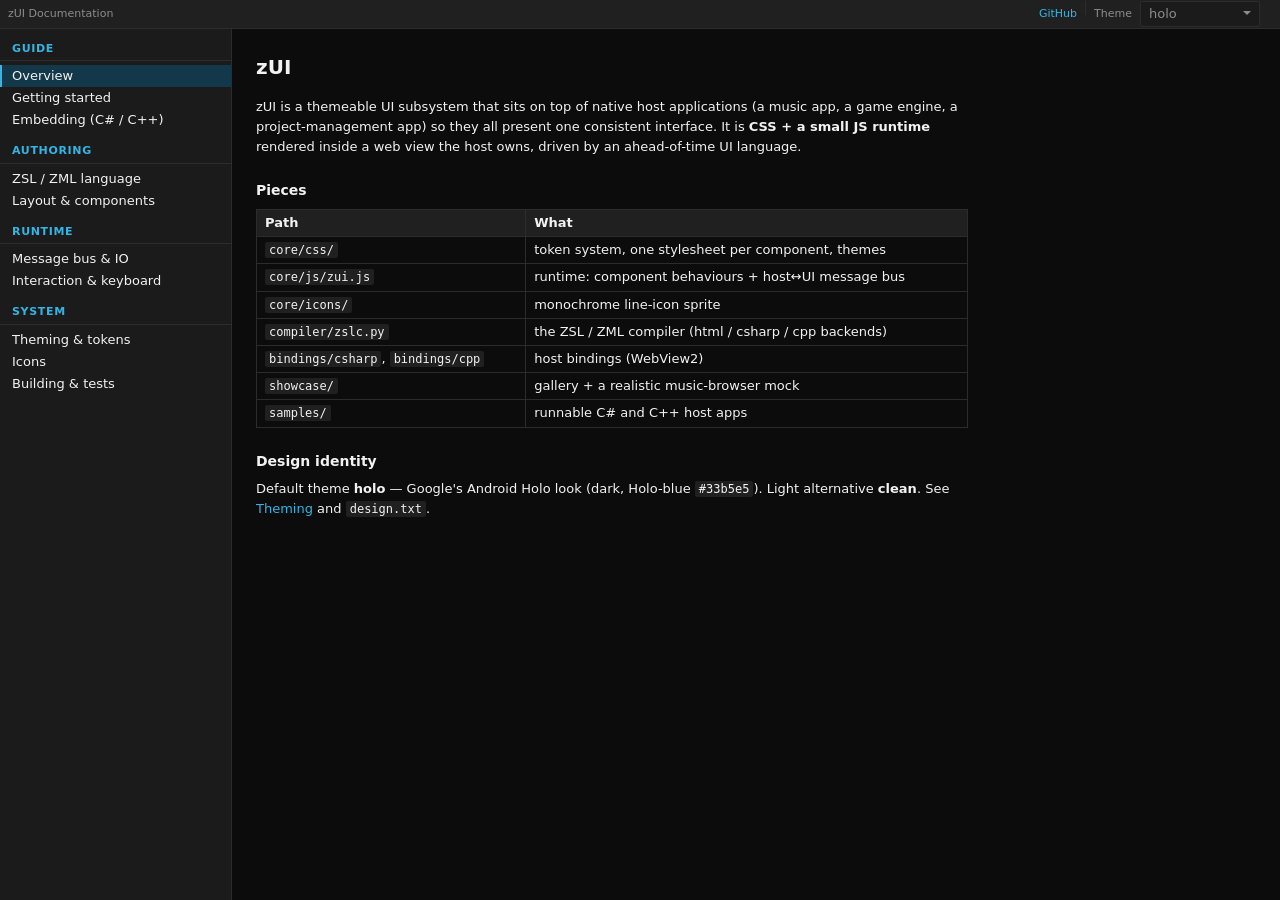
==== docs/index.html @ 57d28343 "ZU-32: documentation site (docs/index.html) - click-through docs styled with zUI itself: tree TOC, t" ====
<!DOCTYPE html>
<html lang="en" data-zui-theme="holo">
<head>
<meta charset="utf-8">
<meta name="viewport" content="width=device-width, initial-scale=1">
<title>zUI Documentation</title>
<link rel="stylesheet" href="../core/css/zui.css">
<link rel="stylesheet" href="../core/css/themes/holo.css">
<link rel="stylesheet" href="../core/css/themes/clean.css">
<style>
  .doc { display: flex; height: 100%; }
  .doc__nav { width: 232px; flex: 0 0 auto; }
  .doc__main { flex: 1; overflow: auto; }
  .doc__page { max-width: 760px; padding: var(--zui-space-6); }
  .doc__page h1 { margin-bottom: var(--zui-space-4); }
  .doc__page h2 { margin: var(--zui-space-6) 0 var(--zui-space-2); font-size: var(--zui-fs-medium); }
  .doc__page h3 { margin: var(--zui-space-4) 0 var(--zui-space-1); color: var(--zui-text-secondary); font-size: var(--zui-fs-small); text-transform: uppercase; letter-spacing: .05em; }
  .doc__page p, .doc__page li { line-height: 1.55; }
  .doc__page ul { margin: 0 0 var(--zui-space-3); padding-left: var(--zui-space-4); }
  .doc__page code { font-family: var(--zui-font-mono); font-size: 12px; background: var(--zui-bg-surface-alt); padding: 1px 4px; border-radius: 2px; }
  .doc__page pre { background: var(--zui-bg-surface); border: 1px solid var(--zui-border); border-radius: var(--zui-radius); padding: var(--zui-space-3); overflow-x: auto; margin: 0 0 var(--zui-space-3); }
  .doc__page pre code { background: none; padding: 0; font-size: 12px; }
  .doc__page table { border-collapse: collapse; width: 100%; margin: 0 0 var(--zui-space-3); font-size: var(--zui-fs-normal); }
  .doc__page th, .doc__page td { border: 1px solid var(--zui-border); padding: 4px 8px; text-align: left; }
  .doc__page th { background: var(--zui-bg-surface-alt); }
  .doc__page a { color: var(--zui-accent); }
</style>
</head>
<body>
<div class="zui-window">
  <div class="zui-titlebar">
    <span>zUI Documentation</span>
    <span class="zui-spacer"></span>
    <div class="zui-row zui-gap-2 zui-items-center" style="padding:0 var(--zui-space-3)">
      <a href="https://github.com/CoolBeanGames/zUI">GitHub</a>
      <span class="zui-sep--v" style="height:14px"></span>
      <label class="zui-t-small zui-text-secondary">Theme</label>
      <div class="zui-select" data-zui="select" data-name="theme" data-value="holo" data-options='["holo","clean"]'>
        <span class="zui-select__value">holo</span>
      </div>
    </div>
  </div>

  <div class="doc">
    <nav class="zui-sidebar doc__nav">
      <div class="zui-tree" data-zui="tree" data-name="toc" style="width:100%">
        <div class="zui-tree__section">Guide</div>
        <div class="zui-tree__item zui-selected" data-id="overview" data-depth="0"><span class="zui-tree__label">Overview</span></div>
        <div class="zui-tree__item" data-id="start" data-depth="0"><span class="zui-tree__label">Getting started</span></div>
        <div class="zui-tree__item" data-id="embed" data-depth="0"><span class="zui-tree__label">Embedding (C# / C++)</span></div>
        <div class="zui-tree__section">Authoring</div>
        <div class="zui-tree__item" data-id="language" data-depth="0"><span class="zui-tree__label">ZSL / ZML language</span></div>
        <div class="zui-tree__item" data-id="layout" data-depth="0"><span class="zui-tree__label">Layout &amp; components</span></div>
        <div class="zui-tree__section">Runtime</div>
        <div class="zui-tree__item" data-id="protocol" data-depth="0"><span class="zui-tree__label">Message bus &amp; IO</span></div>
        <div class="zui-tree__item" data-id="interaction" data-depth="0"><span class="zui-tree__label">Interaction &amp; keyboard</span></div>
        <div class="zui-tree__section">System</div>
        <div class="zui-tree__item" data-id="theming" data-depth="0"><span class="zui-tree__label">Theming &amp; tokens</span></div>
        <div class="zui-tree__item" data-id="icons" data-depth="0"><span class="zui-tree__label">Icons</span></div>
        <div class="zui-tree__item" data-id="building" data-depth="0"><span class="zui-tree__label">Building &amp; tests</span></div>
      </div>
    </nav>

    <div class="doc__main">
      <section class="doc__page" data-page="overview">
        <h1>zUI</h1>
        <p>zUI is a themeable UI subsystem that sits on top of native host applications
        (a music app, a game engine, a project-management app) so they all present one
        consistent interface. It is <strong>CSS + a small JS runtime</strong> rendered
        inside a web view the host owns, driven by an ahead-of-time UI language.</p>
        <h2>Pieces</h2>
        <table>
          <tr><th>Path</th><th>What</th></tr>
          <tr><td><code>core/css/</code></td><td>token system, one stylesheet per component, themes</td></tr>
          <tr><td><code>core/js/zui.js</code></td><td>runtime: component behaviours + host&harr;UI message bus</td></tr>
          <tr><td><code>core/icons/</code></td><td>monochrome line-icon sprite</td></tr>
          <tr><td><code>compiler/zslc.py</code></td><td>the ZSL / ZML compiler (html / csharp / cpp backends)</td></tr>
          <tr><td><code>bindings/csharp</code>, <code>bindings/cpp</code></td><td>host bindings (WebView2)</td></tr>
          <tr><td><code>showcase/</code></td><td>gallery + a realistic music-browser mock</td></tr>
          <tr><td><code>samples/</code></td><td>runnable C# and C++ host apps</td></tr>
        </table>
        <h2>Design identity</h2>
        <p>Default theme <strong>holo</strong> — Google's Android Holo look (dark, Holo-blue
        <code>#33b5e5</code>). Light alternative <strong>clean</strong>. See
        <a href="#" data-goto="theming">Theming</a> and <code>design.txt</code>.</p>
      </section>

      <section class="doc__page" data-page="start" hidden>
        <h1>Getting started</h1>
        <h2>1. Vendor it</h2>
        <pre><code>git submodule add https://github.com/CoolBeanGames/zUI.git third_party/zui</code></pre>
        <h2>2. A zUI document</h2>
        <p>A zUI screen is a normal HTML file that links the core:</p>
        <pre><code>&lt;html data-zui-theme="holo"&gt;
&lt;link rel="stylesheet" href="zui/css/zui.css"&gt;
&lt;link rel="stylesheet" href="zui/css/themes/holo.css"&gt;
&lt;script src="zui/icons/sprite.js"&gt;&lt;/script&gt;
&lt;script src="zui/js/zui.js"&gt;&lt;/script&gt;</code></pre>
        <p>Author it by hand, or compile it from ZSL / ZML (next section). Then load it
        in the host through a binding.</p>
      </section>

      <section class="doc__page" data-page="embed" hidden>
        <h1>Embedding</h1>
        <p>Both bindings embed the identical <code>core/</code> assets, so the result is
        pixel-identical. Runnable examples: <code>samples/csharp/</code>,
        <code>samples/cpp/</code>.</p>
        <h2>C# (WinForms / WPF + WebView2)</h2>
        <pre><code>var ui = new ZUI.ZuiHost(webView2Control);
await ui.InitializeAsync();
await ui.LoadAsync("ui/main.html");
ui.On("save", json =&gt; Save(json));
ui.Send("theme", "holo");</code></pre>
        <h2>C++ (Win32 + WebView2)</h2>
        <pre><code>zui::Host ui(hwnd);
ui.set_core_root("zui");
ui.load("ui/main.html");
ui.on("save", [](const std::string&amp; j){ save(j); });
ui.send("theme", "\"holo\"");</code></pre>
        <p>The C++ WebView2 backend is <code>bindings/cpp/zui_webview2.cpp</code>; it needs
        the WebView2 SDK + WIL at build time and the evergreen WebView2 runtime to run.</p>
      </section>

      <section class="doc__page" data-page="language" hidden>
        <h1>ZSL / ZML language</h1>
        <p>UI is written in <strong>ZSL</strong> (brace) or <strong>ZML</strong>
        (angle-bracket) and compiled ahead of time — never interpreted at runtime.
        <code>zslc.py</code> auto-detects: a source starting with <code>&lt;</code> is ZML.
        Both build the same tree and produce byte-identical output.</p>
        <pre><code>panel "Tracks" { button "Play" }
&lt;panel title="Tracks"&gt;&lt;button&gt;Play&lt;/button&gt;&lt;/panel&gt;</code></pre>
        <h2>Compile</h2>
        <pre><code>py compiler/zslc.py ui/main.zml --backend html   -o ui/main.html
py compiler/zslc.py ui/main.zml --backend csharp -o Ui.g.cs
py compiler/zslc.py ui/main.zml --backend cpp    -o ui.g.cpp</code></pre>
        <h3>Bindings &amp; events</h3>
        <ul>
          <li><code>bind:x</code> — two-way binding to a <code>state</code> field; also marks the node <code>data-zui-id="x"</code>.</li>
          <li><code>export="name"</code> — mark any node for the runtime IO layer.</li>
          <li><code>-&gt; some.event</code> / <code>on="some.event"</code> — runs the matching <code>on { }</code> handler, else <code>emit</code>s it.</li>
          <li><code>source=items</code> — repeats a table/container per element of <code>state.items</code>.</li>
        </ul>
        <p>Full grammar and node list: <code>compiler/GRAMMAR.md</code>.</p>
      </section>

      <section class="doc__page" data-page="layout" hidden>
        <h1>Layout &amp; components</h1>
        <p>Layout is flow/flex — never x/y. Nest <code>row</code> / <code>col</code>, mark
        the stretchy one <code>fill</code>, use <code>sidebar</code>, <code>splitter</code>,
        <code>grid</code>, the <code>gap-*</code> / <code>pad-*</code> scale (4/8/12/16/24),
        and <code>panel</code> for a bordered region.</p>
        <h2>Component set</h2>
        <p>window shell &amp; menu bar · nav / tab strips (closeable) · tree · panels &amp;
        splitters · buttons (default / primary / icon / toggle / split / busy) ·
        text / search / number inputs &amp; validation · checkbox / radio / switch ·
        sliders (single + dual) · dropdown &amp; context menus (submenus, mnemonics) ·
        tables (sortable, resizable, virtualised) &amp; lists · dialog &amp; popover ·
        toasts &amp; badges &amp; status glyphs · spinner / progress / skeleton ·
        drop targets · status / device bar · playback / contextual bar.</p>
        <p>Live examples: open <code>showcase/index.html</code> and
        <code>showcase/music.html</code>.</p>
      </section>

      <section class="doc__page" data-page="protocol" hidden>
        <h1>Message bus &amp; component IO</h1>
        <p>One JSON channel carries everything: <code>{ channel, payload }</code>.</p>
        <pre><code>zui.send(channel, payload)          // UI  -> host
zui.receive(channel, handler)      // host -> UI</code></pre>
        <h2>Component IO</h2>
        <p>Any element with <code>data-zui-id</code> (ZSL/ZML <code>export=</code>) is
        readable and writable both ways — text, checkbox, radio, select, progress,
        button clicks/state, sliders, scroll positions.</p>
        <pre><code>zui.values(scope?)   // { id: value, ... }
zui.field(id)        // one value
zui.set(id, value)   // write (zui.set({id: value, ...}) for many)
zui.bind(id, fn)     // fn(value) on every change</code></pre>
        <table>
          <tr><th>Direction</th><th>Channels</th></tr>
          <tr><td>UI &rarr; host</td><td><code>value</code> {id,kind,value} · <code>submit</code> {form,values}</td></tr>
          <tr><td>host &rarr; UI</td><td><code>set</code> · <code>set-many</code> · <code>query</code></td></tr>
        </table>
        <p>Component channels: <code>tab</code>, <code>selection</code>, <code>select</code>,
        <code>toggle</code>, <code>drop</code>, <code>reorder</code>, <code>tree</code>,
        <code>splitter</code>, <code>window</code>, <code>transport</code>,
        <code>device-action</code>, <code>theme-changed</code>. Host can push
        <code>theme</code>, <code>toast</code>, <code>dialog</code>, <code>device</code>,
        <code>now-playing</code>, <code>state</code>. Full contract:
        <code>core/PROTOCOL.md</code>.</p>
      </section>

      <section class="doc__page" data-page="interaction" hidden>
        <h1>Interaction &amp; keyboard</h1>
        <p>All shared behaviour is centralised in <code>core/js/zui.js</code> — reuse it,
        never reimplement.</p>
        <pre><code>zui.shortcuts({ "Ctrl+K": fn })            // global shortcuts
zui.history.push({ label, undo(), redo() }) // Ctrl+Z / Ctrl+Y wired by default
zui.cursor.while(name, promise)             // scoped cursor state
zui.renameInPlace(el, onCommit)             // Enter/blur commit, Esc cancel
zui.dialog({title, body, buttons})          // -> Promise; zui.confirm(msg)
zui.popover(anchor, content)</code></pre>
        <p>Declarative: <code>data-zui-shortcut="Ctrl+K"</code>,
        <code>data-zui-dblclick="channel"</code>, <code>data-zui-context='[…]'</code>,
        <code>data-zui-tip="…"</code>, <code>data-zui-rename="channel"</code>.</p>
        <p>Menus, tabs, tree and tables are fully keyboard-operable (arrows, Home/End,
        type-ahead, mnemonics). Selection helpers support ctrl / shift multi-select.</p>
      </section>

      <section class="doc__page" data-page="theming" hidden>
        <h1>Theming &amp; tokens</h1>
        <p>Every component is styled <em>only</em> through the custom properties in
        <code>core/css/tokens.css</code>. A theme is one file that re-declares them under
        <code>[data-zui-theme="name"]</code> — <strong>no component CSS changes</strong>.</p>
        <table>
          <tr><th>Theme</th><th>Look</th></tr>
          <tr><td><code>holo</code> (default)</td><td>Android Holo — dark, Holo-blue accent, accent caps headers</td></tr>
          <tr><td><code>clean</code></td><td>light neutral native-Windows-utility palette</td></tr>
        </table>
        <pre><code>zui.setTheme("clean");        // in the page
host.Send("theme", "clean");  // from the host</code></pre>
        <p>To add a theme: copy <code>themes/clean.css</code>, rename the selector, set
        every token (list in <code>core/css/THEMES.md</code>), add the
        <code>&lt;link&gt;</code>. <code>tests/check-tokens.py</code> enforces that no
        component hard-codes a colour and that themes stay in sync.</p>
        <p>Typography tokens: <code>core/css/TYPOGRAPHY.md</code>.</p>
      </section>

      <section class="doc__page" data-page="icons" hidden>
        <h1>Icons</h1>
        <p>One consistent monochrome line set (16&times;16, 1.5 stroke,
        <code>currentColor</code>) in <code>core/icons/zui-icons.svg</code>. No emoji as
        UI icons.</p>
        <pre><code>&lt;script src="zui/icons/sprite.js"&gt;&lt;/script&gt;   &lt;!-- inject once --&gt;
&lt;svg class="zui-icon"&gt;&lt;use href="#play"/&gt;&lt;/svg&gt;</code></pre>
        <p><code>.zui-icon</code> is 14px and follows text colour; <code>--sm</code> /
        <code>--lg</code> / <code>--muted</code>. Names and how to add one:
        <code>core/icons/README.md</code>.</p>
      </section>

      <section class="doc__page" data-page="building" hidden>
        <h1>Building &amp; tests</h1>
        <pre><code>./build.ps1 -Config debug     # -> builds/debug
./build.ps1 -Config test      # + runs every test suite
./build.ps1 -Config release   # -> builds/release</code></pre>
        <p>It stages <code>core/</code>, compiles the ZSL/ZML examples, and builds
        whichever bindings have a toolchain (missing ones are skipped with a warning).</p>
        <h3>Test config runs</h3>
        <ul>
          <li><code>compiler/tests/test_compile.py</code> — lexer, both parsers, all backends</li>
          <li><code>tests/io-selftest.html</code> — the runtime component-IO layer (headless)</li>
          <li><code>tests/check-tokens.py</code> — no hard-coded colours, themes in sync</li>
          <li><code>bindings/cpp</code> envelope unit test (when CMake is present)</li>
        </ul>
        <p><strong>Keep this document current:</strong> when a component, channel, token
        or CLI flag changes, update the matching section here and in the referenced
        markdown file.</p>
      </section>
    </div>
  </div>
</div>

<script src="../core/icons/sprite.js"></script>
<script src="../core/js/zui.js"></script>
<script>
  function show(id) {
    document.querySelectorAll(".doc__page").forEach(function (s) { s.hidden = s.getAttribute("data-page") !== id; });
    document.querySelectorAll("[data-id]").forEach(function (r) { r.classList.toggle("zui-selected", r.getAttribute("data-id") === id); });
    document.querySelector(".doc__main").scrollTop = 0;
    if (location.hash !== "#" + id) history.replaceState(null, "", "#" + id);
  }
  zui.receive("tree", function (p) { if (p && p.name === "toc") show(p.id); });
  zui.receive("select", function (p) { if (p && p.name === "theme") zui.setTheme(p.value); });
  document.addEventListener("click", function (e) {
    var g = e.target.closest("[data-goto]");
    if (g) { e.preventDefault(); show(g.getAttribute("data-goto")); }
  });
  show((location.hash || "#overview").slice(1));
</script>
</body>
</html>
---- core/css/zui.css ----
/* zUI - single entry point. Include this one file (plus a theme) in a host
 * document:
 *
 *   <link rel="stylesheet" href="zui/css/zui.css">
 *   <link rel="stylesheet" href="zui/css/themes/holo.css">
 *   <script src="zui/js/zui.js"></script>
 */

@import "tokens.css";
@import "fonts.css";
@import "base.css";

@import "components/layout.css";
@import "components/window.css";
@import "components/menubar.css";
@import "components/tabs.css";
@import "components/tree.css";
@import "components/panel.css";
@import "components/button.css";
@import "components/input.css";
@import "components/slider.css";
@import "components/dropdown.css";
@import "components/dialog.css";
@import "components/scrollbar.css";
@import "components/table.css";
@import "components/tooltip.css";
@import "components/notification.css";
@import "components/loading.css";
@import "components/drop-target.css";
---- core/css/themes/holo.css ----
/* holo - the default zUI theme: Google's Android Holo look.
 *
 * Dark chrome, Holo-blue (#33b5e5) accent, thin #2c2c2c dividers, uppercase
 * accent-coloured section headers with an underline rule, subtle blue-tinted
 * selection. These values match :root in tokens.css - this file exists so a
 * document can select holo explicitly with data-zui-theme="holo" and so a
 * runtime theme switch back to holo works.
 */

[data-zui-theme="holo"] {
  --zui-bg-app:           #0c0c0c;
  --zui-bg-surface:       #1b1b1b;
  --zui-bg-surface-alt:   #202020;
  --zui-bg-raised:        #2b2b2b;
  --zui-bg-selected:      #12384a;
  --zui-bg-hover:         #262626;
  --zui-bg-active:        #313131;

  --zui-border:           #2c2c2c;
  --zui-border-strong:    #3a3a3a;

  --zui-text:             #f2f2f2;
  --zui-text-secondary:   #8c8c8c;
  --zui-text-disabled:    #4d4d4d;
  --zui-text-on-accent:   #ffffff;
  --zui-label-color:      var(--zui-accent);

  --zui-accent:           #33b5e5;
  --zui-accent-hover:     #4fc3ea;
  --zui-accent-weak:      #12384a;

  --zui-warn:             #ffb300;
  --zui-error:            #ff5252;
  --zui-ok:               #99cc00;

  --zui-scrollbar-thumb:       #3a3a3a;
  --zui-scrollbar-thumb-hover: #4d4d4d;
  --zui-tooltip-bg:            #4a4a4a;
  --zui-tooltip-text:          #ffffff;
  --zui-bg-selected-strong:    #1a4d64;
  --zui-on-danger:             #ffffff;
  --zui-scrim:                 rgba(0, 0, 0, 0.45);
  --zui-shadow-modal:          0 8px 28px rgba(0, 0, 0, 0.55);
  --zui-skeleton-sheen:        rgba(255, 255, 255, 0.06);
  --zui-scrollbar-overlay:     rgba(255, 255, 255, 0.18);

  --zui-shadow-pop: 0 2px 8px rgba(0, 0, 0, 0.5);
  --zui-control-h: 26px;

  color-scheme: dark;
}
---- core/css/themes/clean.css ----
/* clean - a light, neutral native-desktop theme (the design.txt aesthetic).
 *
 * An alternative to the default holo theme for hosts that want the restrained
 * light "Windows utility" look. Select with data-zui-theme="clean".
 * A theme is only a token re-declaration - no component CSS changes.
 */

[data-zui-theme="clean"] {
  --zui-bg-app:           #f3f3f3;
  --zui-bg-surface:       #ffffff;
  --zui-bg-surface-alt:   #ececec;
  --zui-bg-raised:        #fafafa;
  --zui-bg-selected:      #e5eef7;
  --zui-bg-hover:         #e9e9e9;
  --zui-bg-active:        #dedede;

  --zui-border:           #d0d0d0;
  --zui-border-strong:    #b8b8b8;

  --zui-text:             #1e1e1e;
  --zui-text-secondary:   #6b6b6b;
  --zui-text-disabled:    #a8a8a8;
  --zui-text-on-accent:   #ffffff;
  --zui-label-color:      var(--zui-text-secondary);

  --zui-accent:           #3a6ea5;   /* muted desaturated blue */
  --zui-accent-hover:     #33628f;
  --zui-accent-weak:      #e5eef7;

  --zui-warn:             #b5892b;
  --zui-error:            #b3352e;
  --zui-ok:               #3f7d46;

  --zui-scrollbar-thumb:       #c2c2c2;
  --zui-scrollbar-thumb-hover: #a8a8a8;
  --zui-tooltip-bg:            #2b2b2b;
  --zui-tooltip-text:          #f0f0f0;
  --zui-bg-selected-strong:    #d9e6f3;
  --zui-on-danger:             #ffffff;
  --zui-scrim:                 rgba(0, 0, 0, 0.28);
  --zui-shadow-modal:          0 8px 24px rgba(0, 0, 0, 0.18);
  --zui-skeleton-sheen:        rgba(0, 0, 0, 0.04);
  --zui-scrollbar-overlay:     rgba(0, 0, 0, 0.28);

  --zui-shadow-pop: 0 2px 6px rgba(0, 0, 0, 0.14);
  --zui-control-h: 24px;

  color-scheme: light;
}
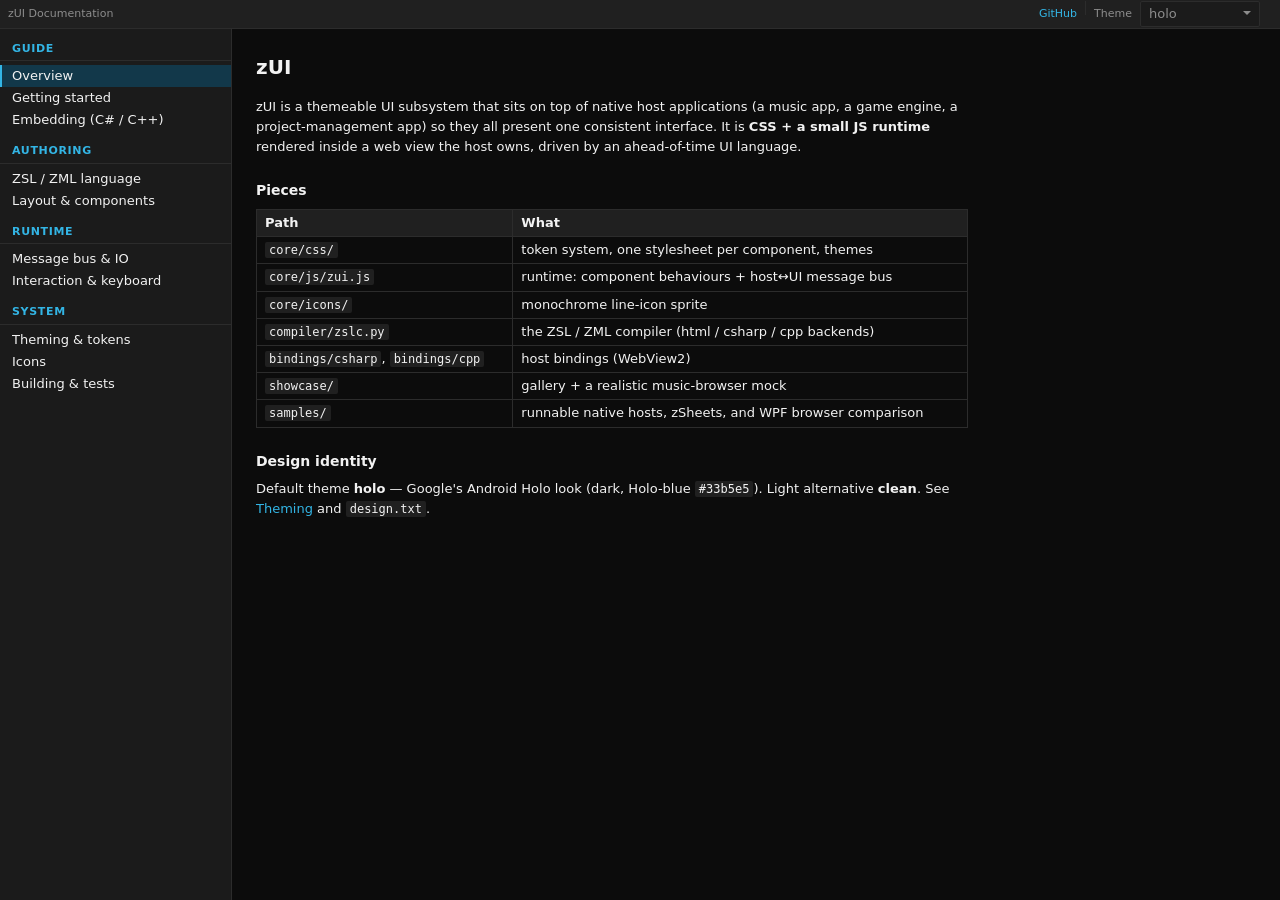
==== commit 4a0972cd: "Harden lifecycle, startup, testing, and Holo policy" ====
--- a/docs/index.html
+++ b/docs/index.html
@@ -77,7 +77,7 @@
           <tr><td><code>compiler/zslc.py</code></td><td>the ZSL / ZML compiler (html / csharp / cpp backends)</td></tr>
           <tr><td><code>bindings/csharp</code>, <code>bindings/cpp</code></td><td>host bindings (WebView2)</td></tr>
           <tr><td><code>showcase/</code></td><td>gallery + a realistic music-browser mock</td></tr>
-          <tr><td><code>samples/</code></td><td>runnable C# and C++ host apps</td></tr>
+          <tr><td><code>samples/</code></td><td>runnable native hosts, zSheets, and WPF browser comparison</td></tr>
         </table>
         <h2>Design identity</h2>
         <p>Default theme <strong>holo</strong> — Google's Android Holo look (dark, Holo-blue
@@ -87,6 +87,8 @@
 
       <section class="doc__page" data-page="start" hidden>
         <h1>Getting started</h1>
+        <p>The standalone <code>docs/QUICKSTART.md</code> contains prerequisites and
+        a complete copy-paste ZML-to-native-.NET walkthrough.</p>
         <h2>1. Vendor it</h2>
         <pre><code>git submodule add https://github.com/CoolBeanGames/zUI.git third_party/zui</code></pre>
         <h2>2. A zUI document</h2>
@@ -111,6 +113,9 @@
 await ui.LoadAsync("ui/main.html");
 ui.On("save", json =&gt; Save(json));
 ui.Send("theme", "holo");</code></pre>
+        <p>For faster startup, begin <code>ZuiHost.GetSharedEnvironmentAsync()</code>
+        while constructing the window and reuse that environment for additional
+        WebView2 controls in the same process.</p>
         <h2>C++ (Win32 + WebView2)</h2>
         <pre><code>zui::Host ui(hwnd);
 ui.set_core_root("zui");
@@ -241,6 +246,10 @@
         <pre><code>./build.ps1 -Config debug     # -> builds/debug
 ./build.ps1 -Config test      # + runs every test suite
 ./build.ps1 -Config release   # -> builds/release</code></pre>
+        <p>The test configuration is a required zero-exit gate. It covers compiler,
+        Holo/token policy, headless runtime and sample UI checks, .NET executables,
+        C++ unit tests, and the native WebView2 sample. See
+        <code>docs/QUALITY.md</code> for the full matrix.</p>
         <p>It stages <code>core/</code>, compiles the ZSL/ZML examples, and builds
         whichever bindings have a toolchain (missing ones are skipped with a warning).</p>
         <h3>Test config runs</h3>
